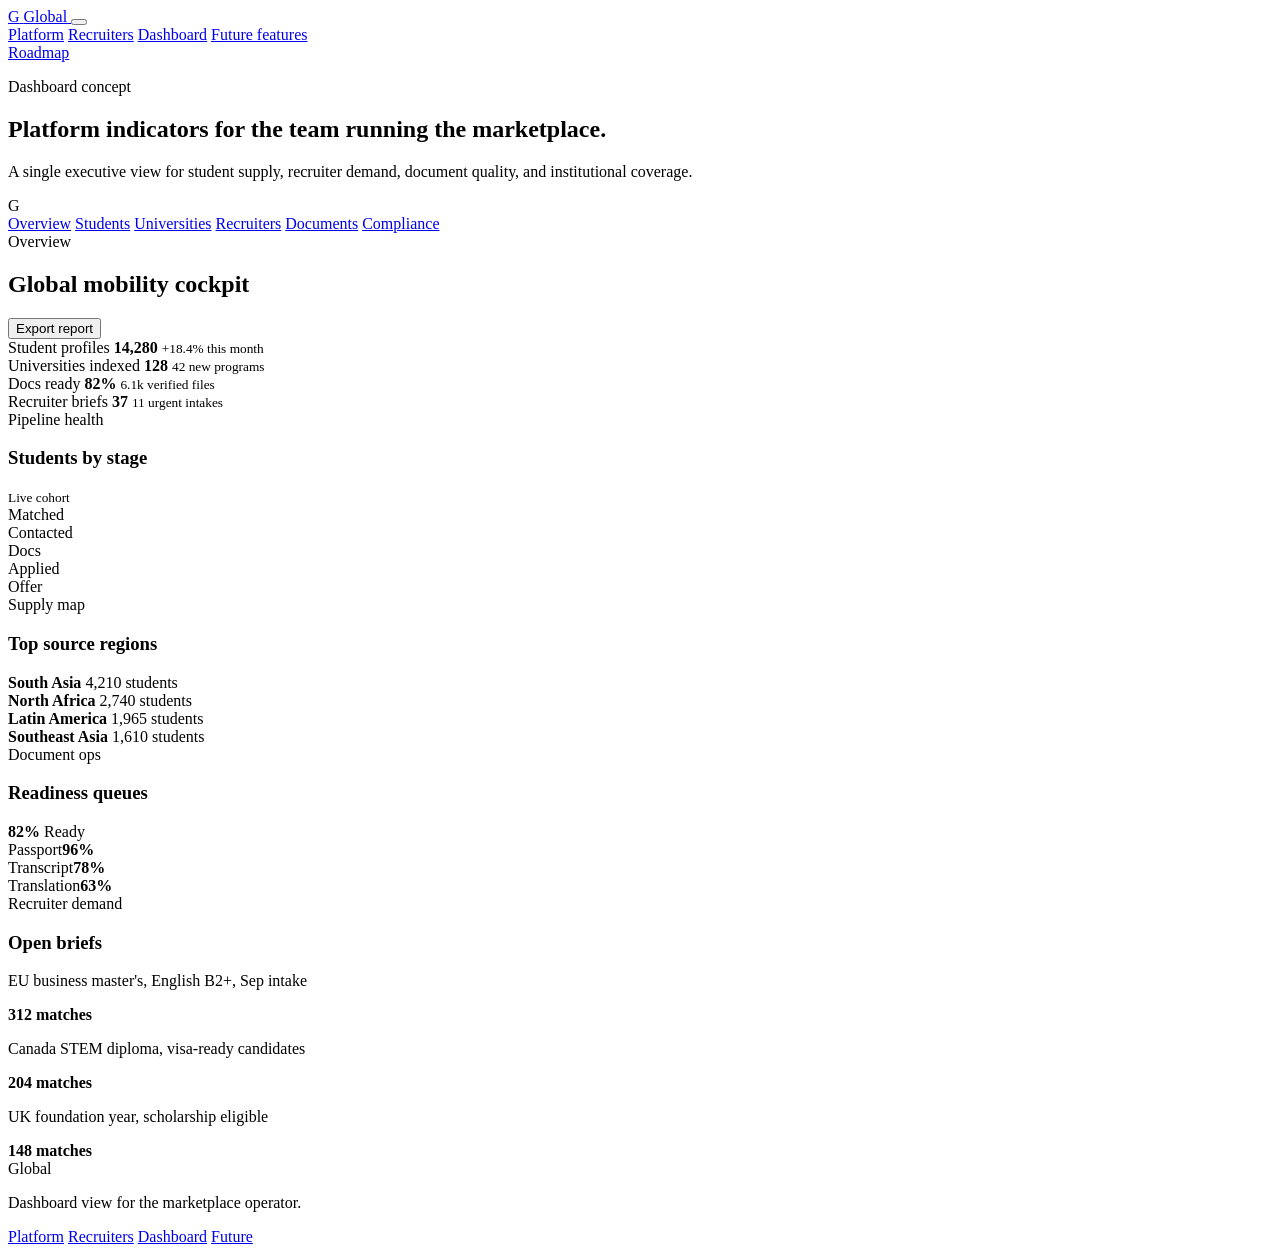
==== dashboard.html @ 38d0070d "Add files via upload" ====
<!doctype html>
<html lang="en">
  <head>
    <meta charset="UTF-8" />
    <meta name="viewport" content="width=device-width, initial-scale=1.0" />
    <meta
      name="description"
      content="A visual dashboard concept for Global platform metrics, student pipelines, document readiness, and recruiter demand."
    />
    <title>Global - Platform Dashboard</title>
    <link rel="preconnect" href="https://fonts.googleapis.com" />
    <link rel="preconnect" href="https://fonts.gstatic.com" crossorigin />
    <link
      href="https://fonts.googleapis.com/css2?family=Fraunces:opsz,wght@9..144,500;9..144,650;9..144,750&family=Manrope:wght@400;500;600;700;800&display=swap"
      rel="stylesheet"
    />
    <link rel="stylesheet" href="assets/styles.css" />
  </head>
  <body class="dashboard-body">
    <div class="grain"></div>
    <header class="site-header" data-header>
      <a class="brand" href="index.html" aria-label="Global home">
        <span class="brand-mark">G</span>
        <span>Global</span>
      </a>
      <button class="nav-toggle" type="button" aria-label="Open navigation" data-nav-toggle>
        <span></span>
        <span></span>
      </button>
      <nav class="site-nav" data-nav>
        <a href="index.html">Platform</a>
        <a href="recruiters.html">Recruiters</a>
        <a href="dashboard.html" aria-current="page">Dashboard</a>
        <a href="future.html">Future features</a>
      </nav>
      <a class="header-cta" href="future.html">Roadmap</a>
    </header>

    <main>
      <section class="section-shell dashboard-intro">
        <div class="reveal">
          <p class="eyebrow">Dashboard concept</p>
          <h1>Platform indicators for the team running the marketplace.</h1>
        </div>
        <p class="dashboard-note reveal">
          A single executive view for student supply, recruiter demand, document quality, and institutional coverage.
        </p>
      </section>

      <section class="dashboard-shell section-shell reveal" aria-label="Global dashboard mockup">
        <aside class="dashboard-sidebar">
          <div class="dash-logo">G</div>
          <nav>
            <a class="active" href="#">Overview</a>
            <a href="#">Students</a>
            <a href="#">Universities</a>
            <a href="#">Recruiters</a>
            <a href="#">Documents</a>
            <a href="#">Compliance</a>
          </nav>
        </aside>

        <div class="dashboard-main">
          <div class="dashboard-topbar">
            <div>
              <span>Overview</span>
              <h2>Global mobility cockpit</h2>
            </div>
            <button type="button">Export report</button>
          </div>

          <div class="kpi-grid">
            <article class="kpi-card paper-yellow">
              <span>Student profiles</span>
              <strong>14,280</strong>
              <small>+18.4% this month</small>
            </article>
            <article class="kpi-card paper-green">
              <span>Universities indexed</span>
              <strong>128</strong>
              <small>42 new programs</small>
            </article>
            <article class="kpi-card paper-peach">
              <span>Docs ready</span>
              <strong>82%</strong>
              <small>6.1k verified files</small>
            </article>
            <article class="kpi-card paper-blue">
              <span>Recruiter briefs</span>
              <strong>37</strong>
              <small>11 urgent intakes</small>
            </article>
          </div>

          <div class="dashboard-grid">
            <article class="dash-panel chart-panel">
              <div class="panel-title">
                <div>
                  <span>Pipeline health</span>
                  <h3>Students by stage</h3>
                </div>
                <small>Live cohort</small>
              </div>
              <div class="bar-chart" aria-label="Students by stage bar chart">
                <div style="--height: 84%"><span>Matched</span></div>
                <div style="--height: 68%"><span>Contacted</span></div>
                <div style="--height: 52%"><span>Docs</span></div>
                <div style="--height: 43%"><span>Applied</span></div>
                <div style="--height: 31%"><span>Offer</span></div>
              </div>
            </article>

            <article class="dash-panel map-panel">
              <div class="panel-title">
                <div>
                  <span>Supply map</span>
                  <h3>Top source regions</h3>
                </div>
              </div>
              <div class="region-list">
                <div>
                  <strong>South Asia</strong>
                  <span>4,210 students</span>
                </div>
                <div>
                  <strong>North Africa</strong>
                  <span>2,740 students</span>
                </div>
                <div>
                  <strong>Latin America</strong>
                  <span>1,965 students</span>
                </div>
                <div>
                  <strong>Southeast Asia</strong>
                  <span>1,610 students</span>
                </div>
              </div>
            </article>

            <article class="dash-panel document-panel">
              <div class="panel-title">
                <div>
                  <span>Document ops</span>
                  <h3>Readiness queues</h3>
                </div>
              </div>
              <div class="doc-rings">
                <div class="ring" style="--value: 82">
                  <strong>82%</strong>
                  <span>Ready</span>
                </div>
                <div class="doc-queue">
                  <div><span>Passport</span><strong>96%</strong></div>
                  <div><span>Transcript</span><strong>78%</strong></div>
                  <div><span>Translation</span><strong>63%</strong></div>
                </div>
              </div>
            </article>

            <article class="dash-panel demand-panel">
              <div class="panel-title">
                <div>
                  <span>Recruiter demand</span>
                  <h3>Open briefs</h3>
                </div>
              </div>
              <div class="brief-list">
                <div>
                  <span class="status-dot hot"></span>
                  <p>EU business master's, English B2+, Sep intake</p>
                  <strong>312 matches</strong>
                </div>
                <div>
                  <span class="status-dot"></span>
                  <p>Canada STEM diploma, visa-ready candidates</p>
                  <strong>204 matches</strong>
                </div>
                <div>
                  <span class="status-dot calm"></span>
                  <p>UK foundation year, scholarship eligible</p>
                  <strong>148 matches</strong>
                </div>
              </div>
            </article>
          </div>
        </div>
      </section>
    </main>

    <footer class="site-footer">
      <span>Global</span>
      <p>Dashboard view for the marketplace operator.</p>
      <nav>
        <a href="index.html">Platform</a>
        <a href="recruiters.html">Recruiters</a>
        <a href="dashboard.html">Dashboard</a>
        <a href="future.html">Future</a>
      </nav>
    </footer>
    <script src="assets/script.js"></script>
  </body>
</html>
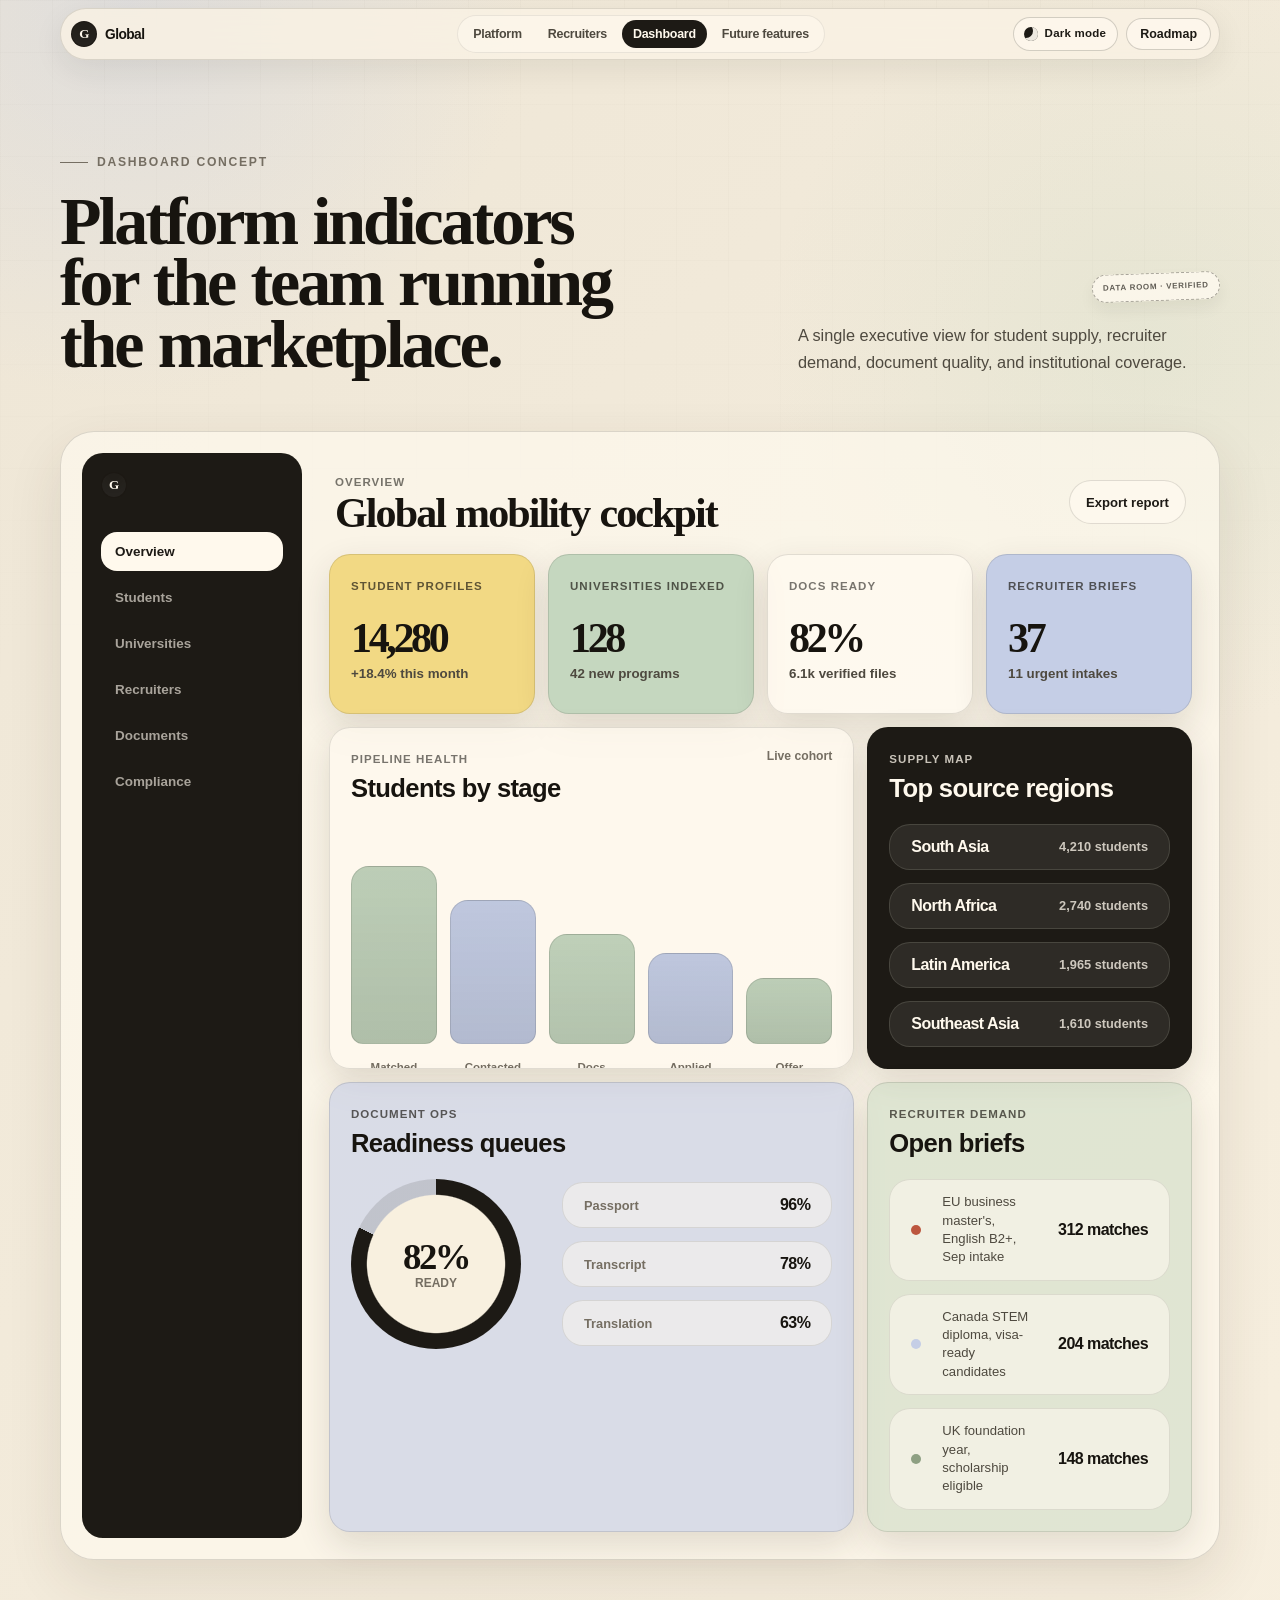
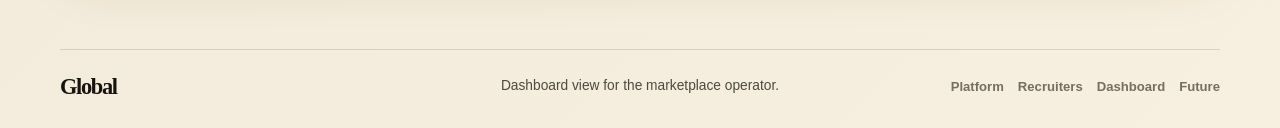
==== commit 438aff5e: "Refine Global Pastel design system" ====
--- a/dashboard.html
+++ b/dashboard.html
@@ -14,10 +14,20 @@
       href="https://fonts.googleapis.com/css2?family=Fraunces:opsz,wght@9..144,500;9..144,650;9..144,750&family=Manrope:wght@400;500;600;700;800&display=swap"
       rel="stylesheet"
     />
-    <link rel="stylesheet" href="assets/styles.css" />
+    <script>
+      (() => {
+        try {
+          const storedTheme = localStorage.getItem("global-theme");
+          const prefersDark = window.matchMedia("(prefers-color-scheme: dark)").matches;
+          document.documentElement.dataset.theme = storedTheme || (prefersDark ? "dark" : "light");
+        } catch {
+          document.documentElement.dataset.theme = "light";
+        }
+      })();
+    </script>
+    <link rel="stylesheet" href="assets/styles.css?v=readability-1" />
   </head>
   <body class="dashboard-body">
-    <div class="grain"></div>
     <header class="site-header" data-header>
       <a class="brand" href="index.html" aria-label="Global home">
         <span class="brand-mark">G</span>
@@ -33,18 +43,27 @@
         <a href="dashboard.html" aria-current="page">Dashboard</a>
         <a href="future.html">Future features</a>
       </nav>
-      <a class="header-cta" href="future.html">Roadmap</a>
+      <div class="header-actions">
+        <button class="theme-toggle" type="button" data-theme-toggle aria-label="Switch to dark theme">
+          <span class="theme-toggle-icon" aria-hidden="true"></span>
+          <span class="theme-toggle-label" data-theme-label>Dark mode</span>
+        </button>
+        <a class="header-cta" href="future.html">Roadmap</a>
+      </div>
     </header>
 
     <main>
       <section class="section-shell dashboard-intro">
-        <div class="reveal">
+        <div class="dashboard-title reveal">
           <p class="eyebrow">Dashboard concept</p>
           <h1>Platform indicators for the team running the marketplace.</h1>
         </div>
-        <p class="dashboard-note reveal">
-          A single executive view for student supply, recruiter demand, document quality, and institutional coverage.
-        </p>
+        <div class="dashboard-side reveal">
+          <div class="signature-stamp intro-stamp">Data room · verified</div>
+          <p class="dashboard-note">
+            A single executive view for student supply, recruiter demand, document quality, and institutional coverage.
+          </p>
+        </div>
       </section>
 
       <section class="dashboard-shell section-shell reveal" aria-label="Global dashboard mockup">
@@ -188,7 +207,7 @@
     </main>
 
     <footer class="site-footer">
-      <span>Global</span>
+      <a class="footer-brand" href="index.html">Global</a>
       <p>Dashboard view for the marketplace operator.</p>
       <nav>
         <a href="index.html">Platform</a>
@@ -197,6 +216,6 @@
         <a href="future.html">Future</a>
       </nav>
     </footer>
-    <script src="assets/script.js"></script>
+    <script src="assets/script.js?v=dashboard-nav-1"></script>
   </body>
 </html>
--- a/assets/styles.css
+++ b/assets/styles.css
@@ -0,0 +1,2585 @@
+:root {
+  --ink: #17140f;
+  --ink-soft: #4e493f;
+  --muted: #756e62;
+  --paper: #f1eadc;
+  --paper-warm: #e7ddca;
+  --paper-deep: #d7c7ad;
+  --charcoal: #1d1a15;
+  --cream: #fff9ed;
+  --line: rgba(29, 26, 21, 0.13);
+  --line-strong: rgba(29, 26, 21, 0.22);
+  --green: #c5d7bf;
+  --blue: #c5cee6;
+  --peach: #efbba7;
+  --yellow: #f2d984;
+  --sage: #8ea083;
+  --shadow-soft: 0 21px 55px rgba(62, 49, 29, 0.11);
+  --shadow-card: 0 13px 34px rgba(59, 45, 25, 0.14);
+  --radius-xl: 34px;
+  --radius-lg: 21px;
+  --radius-md: 16px;
+  --shell: min(1160px, calc(100% - 40px));
+}
+
+* {
+  box-sizing: border-box;
+}
+
+html {
+  scroll-behavior: smooth;
+}
+
+body {
+  min-height: 100vh;
+  margin: 0;
+  color: var(--ink);
+  font-family: "Manrope", "Avenir Next", "Segoe UI", sans-serif;
+  background:
+    radial-gradient(circle at 10% 10%, rgba(197, 215, 191, 0.28), transparent 28rem),
+    radial-gradient(circle at 92% 4%, rgba(197, 206, 230, 0.38), transparent 26rem),
+    linear-gradient(135deg, #eee6d6 0%, #f8f0df 48%, #e0d0b8 100%);
+  overflow-x: hidden;
+}
+
+body::before {
+  position: fixed;
+  inset: 0;
+  z-index: -3;
+  content: "";
+  background:
+    linear-gradient(90deg, rgba(23, 20, 15, 0.025) 1px, transparent 1px),
+    linear-gradient(rgba(23, 20, 15, 0.025) 1px, transparent 1px);
+  background-size: 52px 52px;
+  mask-image: linear-gradient(to bottom, rgba(0, 0, 0, 0.65), transparent 86%);
+}
+
+a {
+  color: inherit;
+  text-decoration: none;
+}
+
+button,
+input {
+  font: inherit;
+}
+
+::selection {
+  color: var(--cream);
+  background: var(--charcoal);
+}
+
+.section-shell {
+  width: var(--shell);
+  margin-inline: auto;
+}
+
+.site-header {
+  position: sticky;
+  top: 8px;
+  z-index: 20;
+  display: grid;
+  grid-template-columns: 1fr auto 1fr;
+  align-items: center;
+  gap: 14px;
+  width: var(--shell);
+  min-height: 50px;
+  margin: 8px auto 0;
+  padding: 6px 8px 6px 10px;
+  border: 1px solid rgba(23, 20, 15, 0.12);
+  border-radius: 999px;
+  background: rgba(250, 243, 229, 0.78);
+  box-shadow: 0 10px 30px rgba(42, 34, 21, 0.08);
+  backdrop-filter: blur(18px);
+  transition: transform 240ms ease, background 240ms ease, box-shadow 240ms ease;
+}
+
+.site-header.is-scrolled {
+  background: rgba(250, 243, 229, 0.9);
+  box-shadow: 0 18px 42px rgba(42, 34, 21, 0.11);
+}
+
+.brand {
+  display: inline-flex;
+  align-items: center;
+  gap: 8px;
+  width: fit-content;
+  font-size: 0.86rem;
+  font-weight: 800;
+  letter-spacing: -0.04em;
+}
+
+.brand-mark,
+.dash-logo {
+  display: grid;
+  width: 26px;
+  height: 26px;
+  place-items: center;
+  border: 1px solid rgba(23, 20, 15, 0.18);
+  border-radius: 50%;
+  color: var(--cream);
+  font-family: "Fraunces", Georgia, serif;
+  font-size: 0.82rem;
+  font-weight: 750;
+  background: var(--charcoal);
+  box-shadow: inset 0 -10px 18px rgba(255, 255, 255, 0.05);
+}
+
+.site-nav {
+  display: inline-flex;
+  justify-content: center;
+  align-items: center;
+  gap: 4px;
+  padding: 4px;
+  border: 1px solid rgba(23, 20, 15, 0.08);
+  border-radius: 999px;
+  background: rgba(255, 250, 240, 0.5);
+}
+
+.site-nav a {
+  padding: 7px 11px;
+  border-radius: 999px;
+  color: var(--ink-soft);
+  font-size: 0.78rem;
+  font-weight: 800;
+  letter-spacing: -0.02em;
+  transition: background 180ms ease, color 180ms ease;
+}
+
+.site-nav a:hover,
+.site-nav a[aria-current="page"] {
+  color: var(--cream);
+  background: var(--charcoal);
+}
+
+.header-cta {
+  justify-self: end;
+  padding: 8px 13px;
+  border: 1px solid rgba(23, 20, 15, 0.18);
+  border-radius: 999px;
+  color: var(--charcoal);
+  font-size: 0.78rem;
+  font-weight: 800;
+  background: rgba(255, 250, 240, 0.58);
+  transition: transform 180ms ease, background 180ms ease;
+}
+
+.header-cta:hover {
+  transform: translateY(-1px);
+  background: var(--cream);
+}
+
+.header-actions {
+  justify-self: end;
+  display: inline-flex;
+  align-items: center;
+  gap: 8px;
+}
+
+.theme-toggle {
+  display: inline-flex;
+  align-items: center;
+  justify-content: center;
+  gap: 7px;
+  min-width: 104px;
+  height: 34px;
+  padding: 0 11px 0 10px;
+  border: 1px solid rgba(23, 20, 15, 0.18);
+  border-radius: 999px;
+  color: var(--charcoal);
+  font-size: 0.72rem;
+  font-weight: 800;
+  letter-spacing: 0.02em;
+  line-height: 1;
+  background: rgba(255, 250, 240, 0.58);
+  cursor: pointer;
+  transition: transform 180ms ease, background 180ms ease, border-color 180ms ease;
+}
+
+.theme-toggle:hover {
+  transform: translateY(-1px);
+  background: var(--cream);
+}
+
+.theme-toggle-icon {
+  width: 14px;
+  height: 14px;
+  flex: 0 0 auto;
+  border-radius: 50%;
+  background: var(--charcoal);
+  box-shadow: inset -5px -3px 0 rgba(255, 250, 240, 0.92);
+  transition: background 180ms ease, box-shadow 180ms ease, transform 180ms ease;
+}
+
+.theme-toggle-label {
+  display: block;
+  transform: translateY(-0.5px);
+}
+
+.theme-toggle.is-dark .theme-toggle-icon {
+  background: var(--charcoal);
+  box-shadow: 0 0 0 3px rgba(21, 18, 15, 0.1);
+  transform: scale(0.72);
+}
+
+.nav-toggle {
+  display: none;
+}
+
+.hero {
+  display: grid;
+  grid-template-columns: minmax(0, 1.618fr) minmax(360px, 1fr);
+  align-items: center;
+  gap: 55px;
+  min-height: clamp(520px, 78vh, 650px);
+  padding: 34px 0 21px;
+}
+
+.hero-copy {
+  max-width: 650px;
+}
+
+.eyebrow {
+  display: inline-flex;
+  align-items: center;
+  gap: 9px;
+  margin: 0 0 18px;
+  color: var(--muted);
+  font-size: 0.76rem;
+  font-weight: 800;
+  letter-spacing: 0.14em;
+  text-transform: uppercase;
+}
+
+.eyebrow::before {
+  width: 28px;
+  height: 1px;
+  content: "";
+  background: currentColor;
+}
+
+h1,
+h2,
+h3,
+p {
+  margin-top: 0;
+}
+
+h1,
+h2 {
+  font-family: "Fraunces", Georgia, serif;
+  letter-spacing: -0.045em;
+  text-wrap: balance;
+  word-spacing: 0.035em;
+}
+
+h1 {
+  margin-bottom: 21px;
+  font-size: clamp(3rem, 6vw, 4.25rem);
+  font-weight: 650;
+  line-height: 0.91;
+}
+
+h2 {
+  margin-bottom: 21px;
+  font-size: clamp(2.1rem, 4vw, 2.625rem);
+  font-weight: 650;
+  line-height: 0.92;
+}
+
+h3 {
+  margin-bottom: 12px;
+  font-size: clamp(1.25rem, 2vw, 1.625rem);
+  font-weight: 800;
+  line-height: 1.18;
+  letter-spacing: -0.025em;
+}
+
+p {
+  color: var(--ink-soft);
+  line-height: 1.65;
+}
+
+.hero-text {
+  max-width: 590px;
+  margin-bottom: 34px;
+  font-size: clamp(1.06rem, 1.6vw, 1.3125rem);
+}
+
+.hero-actions,
+.panel-actions {
+  display: flex;
+  flex-wrap: wrap;
+  gap: 13px;
+}
+
+.button {
+  display: inline-flex;
+  justify-content: center;
+  align-items: center;
+  min-height: 52px;
+  padding: 0 20px;
+  border: 1px solid rgba(23, 20, 15, 0.16);
+  border-radius: 999px;
+  font-size: 0.92rem;
+  font-weight: 800;
+  letter-spacing: -0.02em;
+  transition: transform 180ms ease, box-shadow 180ms ease, background 180ms ease;
+}
+
+.button:hover {
+  transform: translateY(-2px);
+  box-shadow: 0 14px 34px rgba(45, 35, 21, 0.13);
+}
+
+.button-dark {
+  color: var(--cream);
+  background: var(--charcoal);
+}
+
+.button-light {
+  color: var(--charcoal);
+  background: rgba(255, 250, 240, 0.62);
+}
+
+.collage,
+.offer-board {
+  position: relative;
+  min-height: 515px;
+  border-radius: var(--radius-xl);
+}
+
+.collage::before,
+.offer-board::before {
+  position: absolute;
+  inset: 34px 0 20px;
+  z-index: -2;
+  content: "";
+  border: 1px solid rgba(23, 20, 15, 0.08);
+  border-radius: var(--radius-xl);
+  background:
+    linear-gradient(135deg, rgba(255, 250, 240, 0.42), rgba(218, 204, 181, 0.28)),
+    repeating-linear-gradient(35deg, rgba(23, 20, 15, 0.035) 0 1px, transparent 1px 9px);
+  box-shadow: var(--shadow-soft);
+}
+
+.hero-collage::before,
+.offer-board::before {
+  content: none;
+}
+
+.texture-card,
+.paper-note,
+.offer-card,
+.candidate-card,
+.doc-sticker,
+.future-feature,
+.roadmap-card,
+.dash-panel,
+.kpi-card,
+.feature-card,
+.pain-card,
+.process-card,
+.stat-card,
+.product-panel,
+.pilot-panel,
+.cta-band {
+  position: relative;
+  overflow: hidden;
+  border: 1px solid rgba(23, 20, 15, 0.12);
+  box-shadow: var(--shadow-card);
+}
+
+.texture-card::after,
+.paper-note::after,
+.offer-card::after,
+.candidate-card::after,
+.doc-sticker::after,
+.future-feature::after,
+.roadmap-card::after,
+.dash-panel::after,
+.kpi-card::after,
+.feature-card::after,
+.pain-card::after,
+.process-card::after,
+.stat-card::after,
+.product-panel::after,
+.pilot-panel::after,
+.cta-band::after {
+  content: none;
+}
+
+.texture-card-large {
+  position: absolute;
+  top: 30px;
+  left: 38px;
+  width: min(78%, 510px);
+  min-height: 430px;
+  padding: 24px;
+  border-radius: var(--radius-xl);
+  background: #efe2ca;
+  transform: rotate(-1.25deg);
+}
+
+.texture-card-large::before {
+  content: none;
+}
+
+.mini-window {
+  height: 100%;
+  min-height: 392px;
+  padding: 21px;
+  border: 1px solid rgba(23, 20, 15, 0.13);
+  border-radius: var(--radius-lg);
+  background: rgba(255, 251, 241, 0.92);
+}
+
+.mini-window-bar {
+  display: flex;
+  gap: 6px;
+  margin-bottom: 18px;
+}
+
+.mini-window-bar span {
+  width: 10px;
+  height: 10px;
+  border-radius: 50%;
+  background: var(--paper-deep);
+}
+
+.mini-grid {
+  display: grid;
+  grid-template-columns: 1fr;
+  gap: 13px;
+}
+
+.mini-panel {
+  min-height: 94px;
+  padding: 16px;
+  border: 1px solid rgba(23, 20, 15, 0.1);
+  border-radius: var(--radius-md);
+  background: #f6efe2;
+}
+
+.mini-panel.wide {
+  grid-row: auto;
+  min-height: 180px;
+  background:
+    radial-gradient(circle at 50% 52%, rgba(142, 160, 131, 0.22), transparent 42%),
+    #f6efe2;
+}
+
+.mini-panel p,
+.mini-panel span {
+  margin: 0;
+  color: var(--muted);
+  font-size: 0.78rem;
+  font-weight: 800;
+}
+
+.mini-panel strong {
+  display: block;
+  margin: 21px 0 8px;
+  font-family: "Fraunces", Georgia, serif;
+  font-size: clamp(2.25rem, 4vw, 3rem);
+  letter-spacing: -0.045em;
+  line-height: 0.95;
+}
+
+.hero-collage .mini-panel:not(.wide),
+.hero-collage .list-panel {
+  display: none;
+}
+
+.list-panel {
+  display: grid;
+  align-content: center;
+  gap: 10px;
+}
+
+.list-panel div {
+  height: 12px;
+  border-radius: 999px;
+  background: rgba(23, 20, 15, 0.12);
+}
+
+.list-panel div:nth-child(2) {
+  width: 74%;
+}
+
+.list-panel div:nth-child(3) {
+  width: 52%;
+}
+
+.paper-note {
+  position: absolute;
+  display: grid;
+  gap: 6px;
+  width: 190px;
+  padding: 21px;
+  border-radius: var(--radius-lg);
+  transform-origin: center;
+}
+
+.paper-note span,
+.offer-card .tag,
+.future-feature .feature-label,
+.roadmap-card span,
+.dashboard-topbar span,
+.panel-title span,
+.kpi-card span,
+.timeline span {
+  color: rgba(23, 20, 15, 0.58);
+  font-size: 0.72rem;
+  font-weight: 800;
+  letter-spacing: 0.09em;
+  text-transform: uppercase;
+}
+
+.paper-note strong {
+  font-size: 1.08rem;
+  line-height: 1.15;
+  letter-spacing: -0.04em;
+}
+
+.paper-note-green {
+  top: 14px;
+  right: 0;
+  background: var(--green);
+  transform: rotate(3deg);
+}
+
+.paper-note-blue {
+  bottom: 122px;
+  left: 132px;
+  background: var(--blue);
+  transform: rotate(2deg);
+}
+
+.signature-stamp {
+  position: relative;
+  z-index: 3;
+  display: inline-flex;
+  align-items: center;
+  width: max-content;
+  max-width: min(240px, 72%);
+  min-height: 42px;
+  padding: 0 16px;
+  border: 1px dashed rgba(23, 20, 15, 0.36);
+  border-radius: 999px;
+  color: rgba(23, 20, 15, 0.68);
+  font-size: 0.68rem;
+  font-weight: 800;
+  letter-spacing: 0.12em;
+  line-height: 1.1;
+  text-transform: uppercase;
+  background: rgba(255, 250, 240, 0.78);
+  box-shadow: 0 10px 22px rgba(42, 34, 21, 0.08);
+  transform: rotate(-2deg);
+}
+
+.signature-stamp-dark {
+  border-color: rgba(255, 249, 237, 0.44);
+  color: rgba(255, 249, 237, 0.8);
+  background: rgba(255, 249, 237, 0.08);
+}
+
+.hero-stamp {
+  position: absolute;
+  bottom: 54px;
+  left: 82px;
+  max-width: 210px;
+}
+
+.intro-stamp {
+  margin-top: 13px;
+}
+
+.roadmap-stamp {
+  margin-top: 21px;
+}
+
+.trust-strip {
+  display: flex;
+  justify-content: space-between;
+  align-items: center;
+  gap: 34px;
+  margin-top: 10px;
+  padding: 34px 0;
+  border-top: 1px solid var(--line);
+  border-bottom: 1px solid var(--line);
+}
+
+.trust-strip p {
+  max-width: 330px;
+  margin: 0;
+  color: var(--ink);
+  font-weight: 800;
+  letter-spacing: -0.035em;
+}
+
+.trust-items {
+  display: flex;
+  flex-wrap: wrap;
+  justify-content: flex-end;
+  gap: 13px;
+}
+
+.trust-items span {
+  padding: 10px 13px;
+  border: 1px solid var(--line);
+  border-radius: 999px;
+  color: var(--muted);
+  font-size: 0.78rem;
+  font-weight: 800;
+  background: rgba(255, 250, 240, 0.36);
+}
+
+.split-section {
+  display: grid;
+  grid-template-columns: 1fr 1.618fr;
+  gap: 55px;
+  padding: 89px 0;
+}
+
+.section-heading {
+  max-width: 680px;
+}
+
+.feature-stack {
+  display: grid;
+  gap: 13px;
+}
+
+.feature-card,
+.pain-card,
+.process-card {
+  padding: 21px;
+  border-radius: var(--radius-lg);
+  background: rgba(255, 250, 240, 0.56);
+}
+
+.feature-card:nth-child(2),
+.pain-card:nth-child(2),
+.process-card:nth-child(2) {
+  background: rgba(197, 215, 191, 0.62);
+}
+
+.feature-card:nth-child(3),
+.pain-card:nth-child(3),
+.process-card:nth-child(3) {
+  background: rgba(197, 206, 230, 0.62);
+}
+
+.feature-card:nth-child(2) .feature-index,
+.feature-card:nth-child(3) .feature-index,
+.process-card:nth-child(2) span,
+.process-card:nth-child(3) span,
+.cta-band .eyebrow {
+  color: rgba(23, 20, 15, 0.68);
+}
+
+.feature-index,
+.process-card span,
+.offer-list span {
+  display: inline-flex;
+  margin-bottom: 21px;
+  color: var(--muted);
+  font-size: 0.76rem;
+  font-weight: 800;
+  letter-spacing: 0.12em;
+}
+
+.feature-card p,
+.pain-card p,
+.process-card p,
+.module-grid p,
+.stat-card span,
+.offer-list p,
+.future-feature p,
+.timeline p {
+  margin-bottom: 0;
+  font-size: 0.95rem;
+}
+
+.proof-section {
+  display: grid;
+  grid-template-columns: 1fr 1.618fr;
+  gap: 55px;
+  align-items: start;
+  padding: 89px 0;
+}
+
+.proof-copy {
+  max-width: 620px;
+}
+
+.proof-grid {
+  display: grid;
+  grid-template-columns: repeat(2, 1fr);
+  gap: 13px;
+}
+
+.stat-card {
+  min-height: 190px;
+  padding: 21px;
+  border-radius: var(--radius-lg);
+  background: rgba(255, 250, 240, 0.58);
+}
+
+.stat-card:nth-child(2) {
+  background: var(--green);
+}
+
+.stat-card:nth-child(3) {
+  background: var(--blue);
+}
+
+.stat-card:nth-child(4) {
+  background: rgba(255, 250, 240, 0.72);
+}
+
+.stat-card strong {
+  display: block;
+  margin-bottom: 34px;
+  font-family: "Fraunces", Georgia, serif;
+  font-size: clamp(2.625rem, 4vw, 4.25rem);
+  line-height: 0.9;
+  letter-spacing: -0.08em;
+}
+
+.stat-card span {
+  display: block;
+  color: var(--ink-soft);
+  font-weight: 700;
+  line-height: 1.45;
+}
+
+.product-panel {
+  margin-bottom: 89px;
+  padding: 34px;
+  border-radius: var(--radius-xl);
+  background: var(--charcoal);
+  color: var(--cream);
+}
+
+.product-panel .eyebrow,
+.product-panel p {
+  color: rgba(255, 249, 237, 0.68);
+}
+
+.panel-header {
+  display: flex;
+  justify-content: space-between;
+  align-items: end;
+  gap: 34px;
+  margin-bottom: 34px;
+}
+
+.panel-header h2 {
+  max-width: 720px;
+  margin-bottom: 0;
+}
+
+.module-grid {
+  display: grid;
+  grid-template-columns: repeat(4, 1fr);
+  gap: 13px;
+}
+
+.module-grid article {
+  min-height: 240px;
+  padding: 21px;
+  border: 1px solid rgba(255, 249, 237, 0.13);
+  border-radius: var(--radius-lg);
+  background:
+    linear-gradient(145deg, rgba(255, 249, 237, 0.08), rgba(255, 249, 237, 0.03)),
+    repeating-linear-gradient(35deg, rgba(255, 255, 255, 0.03) 0 1px, transparent 1px 11px);
+}
+
+.module-grid span {
+  display: inline-flex;
+  margin-bottom: 55px;
+  color: rgba(255, 249, 237, 0.52);
+  font-size: 0.74rem;
+  font-weight: 800;
+  letter-spacing: 0.12em;
+}
+
+.module-grid h3 {
+  color: var(--cream);
+}
+
+.cta-band {
+  display: flex;
+  justify-content: space-between;
+  align-items: center;
+  gap: 34px;
+  margin-bottom: 89px;
+  padding: 34px;
+  border-radius: var(--radius-xl);
+  background: rgba(242, 217, 132, 0.78);
+}
+
+.cta-band h2 {
+  max-width: 700px;
+  margin-bottom: 0;
+  font-size: clamp(2.1rem, 4vw, 2.625rem);
+}
+
+.site-footer {
+  display: grid;
+  grid-template-columns: 1fr 1.3fr 1fr;
+  align-items: center;
+  gap: 24px;
+  width: var(--shell);
+  margin: 0 auto 28px;
+  padding: 24px 0 0;
+  border-top: 1px solid var(--line);
+}
+
+.site-footer .footer-brand {
+  font-family: "Fraunces", Georgia, serif;
+  color: var(--ink);
+  font-size: 1.4rem;
+  font-weight: 750;
+  letter-spacing: -0.06em;
+}
+
+.site-footer p {
+  margin: 0;
+  text-align: center;
+  font-size: 0.86rem;
+}
+
+.site-footer nav {
+  display: flex;
+  justify-content: flex-end;
+  gap: 14px;
+}
+
+.site-footer a {
+  color: var(--muted);
+  font-size: 0.82rem;
+  font-weight: 800;
+}
+
+.reveal {
+  opacity: 1;
+  transform: translateY(22px);
+  transition: opacity 700ms ease, transform 700ms ease;
+}
+
+.reveal.is-visible {
+  opacity: 1;
+  transform: translateY(0);
+}
+
+.reveal:nth-child(2) {
+  transition-delay: 90ms;
+}
+
+.reveal:nth-child(3) {
+  transition-delay: 160ms;
+}
+
+/* Recruiter landing */
+
+.recruiter-hero {
+  grid-template-columns: minmax(0, 1.618fr) minmax(360px, 1fr);
+}
+
+.offer-board {
+  min-height: 540px;
+}
+
+.offer-card {
+  position: absolute;
+  top: 22px;
+  right: 0;
+  width: min(92%, 500px);
+  min-height: 500px;
+  padding: 34px;
+  border-radius: var(--radius-xl);
+  background: rgba(255, 250, 240, 0.92);
+  display: grid;
+  align-content: start;
+  transform: rotate(-1.25deg);
+}
+
+.offer-card h2 {
+  max-width: 380px;
+  margin: 21px 0 0;
+  font-size: clamp(1.8rem, 2.8vw, 2.2rem);
+  line-height: 0.98;
+}
+
+.candidate-stack {
+  display: grid;
+  gap: 10px;
+  margin-top: 72px;
+}
+
+.candidate-card {
+  position: relative;
+  display: flex;
+  align-items: center;
+  gap: 13px;
+  width: min(100%, 340px);
+  padding: 13px;
+  border-radius: var(--radius-lg);
+  background: var(--green);
+}
+
+.candidate-card strong,
+.candidate-card span {
+  display: block;
+}
+
+.candidate-card > div:last-child {
+  min-width: 0;
+}
+
+.candidate-card strong {
+  margin-bottom: 4px;
+  letter-spacing: -0.035em;
+}
+
+.candidate-card span {
+  color: var(--ink-soft);
+  font-size: 0.8rem;
+  font-weight: 700;
+  line-height: 1.35;
+}
+
+.avatar-pill {
+  display: grid;
+  flex: 0 0 auto;
+  width: 48px;
+  height: 48px;
+  place-items: center;
+  border-radius: 16px;
+  color: var(--cream);
+  font-size: 0.85rem;
+  font-weight: 800;
+  background: var(--charcoal);
+}
+
+.tilted-a {
+  justify-self: end;
+  transform: rotate(1deg);
+}
+
+.tilted-b {
+  justify-self: start;
+  background: var(--blue);
+  transform: rotate(-0.8deg);
+}
+
+.doc-sticker {
+  position: relative;
+  justify-self: start;
+  max-width: 100%;
+  margin-top: 7px;
+  background: rgba(255, 250, 240, 0.82);
+  transform: rotate(-1deg);
+}
+
+.pain-section,
+.process-section,
+.timeline-section {
+  padding: 89px 0;
+}
+
+.pain-grid,
+.process-grid {
+  display: grid;
+  grid-template-columns: repeat(3, 1fr);
+  gap: 13px;
+  margin-top: 34px;
+}
+
+.process-grid {
+  grid-template-columns: repeat(4, 1fr);
+}
+
+.pain-card,
+.process-card {
+  min-height: 250px;
+}
+
+.offer-section {
+  display: grid;
+  grid-template-columns: 1fr 1.618fr;
+  gap: 55px;
+  align-items: start;
+  padding: 34px;
+  border: 1px solid var(--line);
+  border-radius: var(--radius-xl);
+  background: rgba(255, 250, 240, 0.48);
+  box-shadow: var(--shadow-soft);
+}
+
+.offer-list {
+  display: grid;
+  gap: 13px;
+}
+
+.offer-list div {
+  padding: 21px;
+  border: 1px solid var(--line);
+  border-radius: var(--radius-lg);
+  background: rgba(255, 250, 240, 0.62);
+}
+
+.offer-list strong {
+  display: block;
+  margin-bottom: 8px;
+  font-size: 1.05rem;
+  letter-spacing: -0.04em;
+}
+
+.pilot-panel {
+  display: grid;
+  grid-template-columns: 1.618fr 1fr;
+  gap: 55px;
+  margin: 21px auto 89px;
+  padding: 34px;
+  border-radius: var(--radius-xl);
+  background: var(--charcoal);
+  color: var(--cream);
+}
+
+.pilot-panel p,
+.pilot-panel .eyebrow {
+  color: rgba(255, 249, 237, 0.7);
+}
+
+.pilot-form {
+  display: grid;
+  gap: 13px;
+  align-self: center;
+}
+
+.pilot-form label {
+  display: grid;
+  gap: 8px;
+  color: rgba(255, 249, 237, 0.72);
+  font-size: 0.8rem;
+  font-weight: 800;
+  letter-spacing: 0.08em;
+  text-transform: uppercase;
+}
+
+.pilot-form input {
+  width: 100%;
+  min-height: 56px;
+  padding: 0 16px;
+  border: 1px solid rgba(255, 249, 237, 0.16);
+  border-radius: 18px;
+  color: var(--cream);
+  background: rgba(255, 249, 237, 0.08);
+  outline: none;
+}
+
+.pilot-form input::placeholder {
+  color: rgba(255, 249, 237, 0.42);
+}
+
+.pilot-form .button {
+  width: 100%;
+  margin-top: 21px;
+  border-color: rgba(255, 249, 237, 0.22);
+  color: var(--charcoal);
+  background: var(--cream);
+}
+
+/* Dashboard */
+
+.dashboard-body {
+  background:
+    radial-gradient(circle at 10% 0%, rgba(197, 206, 230, 0.36), transparent 25rem),
+    radial-gradient(circle at 90% 20%, rgba(197, 215, 191, 0.28), transparent 24rem),
+    linear-gradient(135deg, #eee6d6 0%, #f7efdf 100%);
+}
+
+.dashboard-intro {
+  display: grid;
+  grid-template-columns: 1.618fr 1fr;
+  gap: 34px 55px;
+  align-items: end;
+  padding: 89px 0 55px;
+}
+
+.dashboard-intro h1 {
+  max-width: 820px;
+  margin-bottom: 0;
+  font-size: clamp(3rem, 6vw, 4.25rem);
+}
+
+.dashboard-title {
+  align-self: end;
+}
+
+.dashboard-note {
+  max-width: 520px;
+  margin: 0;
+  font-size: 1.02rem;
+}
+
+.dashboard-side {
+  align-self: end;
+  justify-self: end;
+  display: grid;
+  justify-items: end;
+  gap: 21px;
+}
+
+.intro-stamp {
+  margin-top: 0;
+}
+
+.dashboard-shell {
+  display: grid;
+  grid-template-columns: 220px minmax(0, 1fr);
+  gap: 21px;
+  margin-bottom: 89px;
+  padding: 21px;
+  border: 1px solid rgba(23, 20, 15, 0.14);
+  border-radius: var(--radius-xl);
+  background: rgba(255, 250, 240, 0.64);
+  box-shadow: var(--shadow-soft);
+}
+
+.dashboard-sidebar {
+  display: flex;
+  flex-direction: column;
+  gap: 34px;
+  min-height: 760px;
+  padding: 18px;
+  border: 1px solid var(--line);
+  border-radius: var(--radius-lg);
+  background: var(--charcoal);
+  color: var(--cream);
+}
+
+.dashboard-sidebar nav {
+  display: grid;
+  gap: 7px;
+}
+
+.dashboard-sidebar a {
+  padding: 12px 14px;
+  border-radius: 16px;
+  color: rgba(255, 249, 237, 0.62);
+  font-size: 0.84rem;
+  font-weight: 800;
+}
+
+.dashboard-sidebar a.active,
+.dashboard-sidebar a:hover {
+  color: var(--charcoal);
+  background: var(--cream);
+}
+
+.dashboard-main {
+  min-width: 0;
+  padding: 6px;
+}
+
+.dashboard-topbar {
+  display: flex;
+  justify-content: space-between;
+  align-items: center;
+  gap: 21px;
+  padding: 13px 6px 21px;
+}
+
+.dashboard-topbar h2 {
+  margin: 4px 0 0;
+  font-size: clamp(2.1rem, 4vw, 2.625rem);
+}
+
+.dashboard-topbar button {
+  min-height: 44px;
+  padding: 0 16px;
+  border: 1px solid var(--line);
+  border-radius: 999px;
+  color: var(--charcoal);
+  font-size: 0.82rem;
+  font-weight: 800;
+  background: rgba(255, 250, 240, 0.7);
+}
+
+.kpi-grid {
+  display: grid;
+  grid-template-columns: repeat(4, 1fr);
+  gap: 13px;
+  margin-bottom: 13px;
+}
+
+.kpi-card {
+  min-height: 160px;
+  padding: 21px;
+  border-radius: var(--radius-lg);
+}
+
+.paper-yellow {
+  background: var(--yellow);
+}
+
+.paper-green {
+  background: var(--green);
+}
+
+.paper-peach {
+  background: rgba(255, 250, 240, 0.72);
+}
+
+.paper-blue {
+  background: var(--blue);
+}
+
+.kpi-card.paper-yellow span,
+.kpi-card.paper-green span,
+.kpi-card.paper-blue span {
+  color: rgba(23, 20, 15, 0.68);
+}
+
+.kpi-card strong {
+  display: block;
+  margin: 26px 0 8px;
+  font-family: "Fraunces", Georgia, serif;
+  font-size: clamp(2.1rem, 4vw, 2.625rem);
+  line-height: 0.86;
+  letter-spacing: -0.08em;
+}
+
+.kpi-card small {
+  color: var(--ink-soft);
+  font-weight: 800;
+}
+
+.dashboard-grid {
+  display: grid;
+  grid-template-columns: 1.618fr 1fr;
+  gap: 13px;
+}
+
+.dash-panel {
+  min-height: 310px;
+  padding: 21px;
+  border-radius: var(--radius-lg);
+  background: rgba(255, 250, 240, 0.7);
+}
+
+.panel-title {
+  display: flex;
+  justify-content: space-between;
+  align-items: start;
+  gap: 21px;
+  margin-bottom: 21px;
+}
+
+.panel-title h3 {
+  margin: 6px 0 0;
+  font-size: clamp(1.25rem, 2vw, 1.625rem);
+}
+
+.panel-title small {
+  color: var(--muted);
+  font-size: 0.76rem;
+  font-weight: 800;
+}
+
+.bar-chart {
+  display: grid;
+  grid-template-columns: repeat(5, 1fr);
+  align-items: end;
+  gap: 13px;
+  height: 220px;
+  padding-top: 8px;
+}
+
+.bar-chart div {
+  position: relative;
+  display: flex;
+  justify-content: center;
+  align-items: end;
+  height: var(--height);
+  min-height: 42px;
+  border: 1px solid rgba(23, 20, 15, 0.12);
+  border-radius: 18px 18px 12px 12px;
+  background:
+    linear-gradient(180deg, rgba(29, 26, 21, 0.05), rgba(29, 26, 21, 0.13)),
+    var(--green);
+}
+
+.bar-chart div:nth-child(2) {
+  background:
+    linear-gradient(180deg, rgba(29, 26, 21, 0.04), rgba(29, 26, 21, 0.11)),
+    var(--blue);
+}
+
+.bar-chart div:nth-child(3) {
+  background:
+    linear-gradient(180deg, rgba(29, 26, 21, 0.04), rgba(29, 26, 21, 0.11)),
+    var(--green);
+}
+
+.bar-chart div:nth-child(4) {
+  background:
+    linear-gradient(180deg, rgba(29, 26, 21, 0.04), rgba(29, 26, 21, 0.11)),
+    var(--blue);
+}
+
+.bar-chart span {
+  position: absolute;
+  bottom: -30px;
+  color: var(--muted);
+  font-size: 0.72rem;
+  font-weight: 800;
+}
+
+.map-panel {
+  background: var(--charcoal);
+  color: var(--cream);
+}
+
+.map-panel .panel-title span,
+.map-panel p,
+.map-panel small {
+  color: rgba(255, 249, 237, 0.76);
+}
+
+.region-list {
+  display: grid;
+  gap: 13px;
+}
+
+.region-list div,
+.doc-queue div,
+.brief-list div {
+  display: flex;
+  justify-content: space-between;
+  align-items: center;
+  gap: 21px;
+  padding: 13px 21px;
+  border: 1px solid rgba(23, 20, 15, 0.1);
+  border-radius: var(--radius-lg);
+  background: rgba(255, 250, 240, 0.48);
+}
+
+.map-panel .region-list div {
+  border-color: rgba(255, 249, 237, 0.12);
+  background: rgba(255, 249, 237, 0.08);
+}
+
+.region-list strong,
+.doc-queue strong,
+.brief-list strong {
+  letter-spacing: -0.035em;
+}
+
+.region-list span,
+.doc-queue span {
+  color: var(--muted);
+  font-size: 0.8rem;
+  font-weight: 800;
+}
+
+.map-panel .region-list span {
+  color: rgba(255, 249, 237, 0.76);
+}
+
+.document-panel {
+  background: rgba(197, 206, 230, 0.64);
+}
+
+.document-panel .panel-title span,
+.demand-panel .panel-title span {
+  color: rgba(23, 20, 15, 0.68);
+}
+
+.doc-rings {
+  display: grid;
+  grid-template-columns: 190px 1fr;
+  gap: 21px;
+  align-items: center;
+}
+
+.ring {
+  display: grid;
+  width: 170px;
+  height: 170px;
+  place-items: center;
+  align-content: center;
+  border-radius: 50%;
+  background:
+    radial-gradient(circle, #f8f0df 57%, transparent 58%),
+    conic-gradient(var(--charcoal) calc(var(--value) * 1%), rgba(23, 20, 15, 0.12) 0);
+}
+
+.ring strong {
+  font-family: "Fraunces", Georgia, serif;
+  font-size: 2.3rem;
+  line-height: 1;
+  letter-spacing: -0.07em;
+}
+
+.ring span {
+  color: var(--muted);
+  font-size: 0.75rem;
+  font-weight: 800;
+  text-transform: uppercase;
+}
+
+.doc-queue {
+  display: grid;
+  gap: 13px;
+}
+
+.demand-panel {
+  background: rgba(197, 215, 191, 0.52);
+}
+
+.brief-list {
+  display: grid;
+  gap: 13px;
+}
+
+.brief-list div {
+  justify-content: flex-start;
+  background: rgba(255, 250, 240, 0.56);
+}
+
+.brief-list p {
+  flex: 1;
+  margin: 0;
+  color: var(--ink-soft);
+  font-size: 0.82rem;
+  line-height: 1.4;
+}
+
+.status-dot {
+  flex: 0 0 auto;
+  width: 10px;
+  height: 10px;
+  border-radius: 50%;
+  background: var(--blue);
+}
+
+.status-dot.hot {
+  background: #bc563e;
+}
+
+.status-dot.calm {
+  background: var(--sage);
+}
+
+/* Future features */
+
+.future-hero {
+  display: grid;
+  grid-template-columns: 1.618fr 1fr;
+  gap: 55px;
+  align-items: end;
+  padding: 55px 0 34px;
+}
+
+.future-copy h1 {
+  max-width: 820px;
+  font-size: clamp(3rem, 6vw, 4.25rem);
+}
+
+.future-copy p:not(.eyebrow) {
+  max-width: 680px;
+  font-size: 1.08rem;
+}
+
+.roadmap-card {
+  padding: 34px;
+  border-radius: var(--radius-lg);
+  background: var(--charcoal);
+  color: var(--cream);
+  transform: rotate(1.5deg);
+}
+
+.roadmap-card strong {
+  display: block;
+  margin: 34px 0 13px;
+  font-family: "Fraunces", Georgia, serif;
+  font-size: clamp(1.85rem, 3vw, 2.35rem);
+  line-height: 1.12;
+  letter-spacing: -0.025em;
+}
+
+.roadmap-card span,
+.roadmap-card p {
+  color: rgba(255, 249, 237, 0.76);
+}
+
+.future-board {
+  display: grid;
+  grid-template-columns: repeat(4, 1fr);
+  gap: 13px;
+  padding-bottom: 89px;
+}
+
+.future-feature {
+  min-height: 310px;
+  padding: 21px;
+  border-radius: var(--radius-lg);
+  background: rgba(255, 250, 240, 0.66);
+}
+
+.future-feature.paper-green {
+  background:
+    radial-gradient(circle at 86% 10%, rgba(255, 250, 240, 0.42), transparent 12rem),
+    var(--green);
+}
+
+.future-feature.paper-blue {
+  background:
+    radial-gradient(circle at 86% 10%, rgba(255, 250, 240, 0.42), transparent 12rem),
+    var(--blue);
+}
+
+.future-feature.paper-yellow {
+  background:
+    radial-gradient(circle at 86% 10%, rgba(255, 250, 240, 0.44), transparent 12rem),
+    var(--yellow);
+}
+
+.future-feature.paper-peach {
+  background: rgba(255, 250, 240, 0.74);
+}
+
+.future-feature.paper-green .feature-label,
+.future-feature.paper-blue .feature-label,
+.future-feature.paper-yellow .feature-label,
+.paper-note span {
+  color: rgba(23, 20, 15, 0.68);
+}
+
+.future-feature h2 {
+  margin-top: 34px;
+  font-size: clamp(1.5625rem, 3vw, 2.625rem);
+}
+
+.feature-large {
+  grid-column: span 2;
+  grid-row: span 2;
+  min-height: 634px;
+  background:
+    radial-gradient(circle at 80% 12%, rgba(197, 215, 191, 0.35), transparent 18rem),
+    rgba(255, 250, 240, 0.72);
+}
+
+.feature-dark {
+  grid-column: span 4;
+  min-height: 230px;
+  color: var(--cream);
+  background: var(--charcoal);
+}
+
+.feature-dark .feature-label,
+.feature-dark p {
+  color: rgba(255, 249, 237, 0.78);
+}
+
+.wallet-preview {
+  display: grid;
+  gap: 13px;
+  margin-top: 55px;
+}
+
+.wallet-preview div {
+  display: flex;
+  justify-content: space-between;
+  align-items: center;
+  min-height: 78px;
+  padding: 21px;
+  border: 1px solid var(--line);
+  border-radius: var(--radius-lg);
+  background: rgba(255, 250, 240, 0.72);
+}
+
+.wallet-preview span {
+  color: var(--muted);
+  font-weight: 800;
+}
+
+.timeline {
+  display: grid;
+  grid-template-columns: repeat(3, 1fr);
+  gap: 13px;
+  margin-bottom: 89px;
+}
+
+.timeline div {
+  min-height: 220px;
+  padding: 21px;
+  border: 1px solid var(--line);
+  border-radius: var(--radius-lg);
+  background: rgba(255, 250, 240, 0.56);
+  box-shadow: var(--shadow-soft);
+}
+
+.timeline div:nth-child(2) {
+  background: rgba(197, 215, 191, 0.72);
+}
+
+.timeline div:nth-child(3) {
+  background: rgba(197, 206, 230, 0.72);
+}
+
+.timeline div:nth-child(2) span,
+.timeline div:nth-child(3) span {
+  color: rgba(23, 20, 15, 0.68);
+}
+
+.timeline strong {
+  display: block;
+  margin: 42px 0 10px;
+  font-size: 1.16rem;
+  letter-spacing: -0.04em;
+}
+
+/* Dark version */
+
+html[data-theme="dark"] {
+  --ink: #fff6e8;
+  --ink-soft: #d8cbb8;
+  --muted: #aaa08f;
+  --paper: #211e19;
+  --paper-warm: #2b261f;
+  --paper-deep: #40372c;
+  --charcoal: #15120f;
+  --cream: #fff6e8;
+  --line: rgba(255, 249, 237, 0.14);
+  --line-strong: rgba(255, 249, 237, 0.26);
+  --green: #455b3d;
+  --blue: #455274;
+  --yellow: #614b1d;
+  --sage: #8fa783;
+  --shadow-soft: 0 24px 70px rgba(0, 0, 0, 0.34);
+  --shadow-card: 0 18px 44px rgba(0, 0, 0, 0.32);
+}
+
+html[data-theme="dark"] body {
+  background:
+    radial-gradient(circle at 8% 8%, rgba(88, 112, 78, 0.3), transparent 28rem),
+    radial-gradient(circle at 92% 4%, rgba(88, 105, 143, 0.28), transparent 26rem),
+    linear-gradient(135deg, #181511 0%, #231f19 52%, #15120f 100%);
+}
+
+html[data-theme="dark"] .dashboard-body {
+  background:
+    radial-gradient(circle at 12% 0%, rgba(88, 105, 143, 0.24), transparent 25rem),
+    radial-gradient(circle at 90% 18%, rgba(88, 112, 78, 0.24), transparent 24rem),
+    linear-gradient(135deg, #181511 0%, #231f19 100%);
+}
+
+html[data-theme="dark"] body::before {
+  background:
+    linear-gradient(90deg, rgba(255, 249, 237, 0.035) 1px, transparent 1px),
+    linear-gradient(rgba(255, 249, 237, 0.035) 1px, transparent 1px);
+}
+
+html[data-theme="dark"] .site-header {
+  border-color: rgba(255, 249, 237, 0.28);
+  background: rgba(255, 246, 232, 0.84);
+  box-shadow: 0 14px 36px rgba(0, 0, 0, 0.26);
+}
+
+html[data-theme="dark"] .site-header.is-scrolled {
+  background: rgba(255, 246, 232, 0.94);
+  box-shadow: 0 20px 46px rgba(0, 0, 0, 0.32);
+}
+
+html[data-theme="dark"] .brand {
+  color: var(--charcoal);
+}
+
+html[data-theme="dark"] .brand-mark,
+html[data-theme="dark"] .dash-logo {
+  border-color: rgba(255, 249, 237, 0.28);
+  color: var(--charcoal);
+  background: var(--cream);
+}
+
+html[data-theme="dark"] .site-nav {
+  border-color: rgba(21, 18, 15, 0.08);
+  background: rgba(21, 18, 15, 0.06);
+}
+
+html[data-theme="dark"] .site-nav a {
+  color: rgba(21, 18, 15, 0.74);
+}
+
+html[data-theme="dark"] .site-nav a:hover,
+html[data-theme="dark"] .site-nav a[aria-current="page"] {
+  color: var(--cream);
+  background: var(--charcoal);
+}
+
+html[data-theme="dark"] .header-cta,
+html[data-theme="dark"] .theme-toggle,
+html[data-theme="dark"] .nav-toggle {
+  border-color: rgba(21, 18, 15, 0.18);
+  color: var(--charcoal);
+  background: rgba(255, 250, 240, 0.62);
+}
+
+html[data-theme="dark"] .header-cta:hover,
+html[data-theme="dark"] .theme-toggle:hover {
+  background: var(--cream);
+}
+
+html[data-theme="dark"] .theme-toggle.is-dark .theme-toggle-icon {
+  background: var(--charcoal);
+  box-shadow: 0 0 0 3px rgba(21, 18, 15, 0.1);
+  transform: scale(0.72);
+}
+
+html[data-theme="dark"] .nav-toggle span {
+  background: var(--charcoal);
+}
+
+html[data-theme="dark"] .button-dark {
+  border-color: rgba(255, 249, 237, 0.34);
+  color: #fff6e8 !important;
+  background: #1d1a15 !important;
+  box-shadow:
+    inset 0 0 0 1px rgba(255, 249, 237, 0.12),
+    0 14px 34px rgba(0, 0, 0, 0.24);
+}
+
+html[data-theme="dark"] .button-light {
+  border-color: rgba(255, 249, 237, 0.24);
+  color: #15120f !important;
+  background: rgba(255, 249, 237, 0.72) !important;
+}
+
+html[data-theme="dark"] .button-light:hover {
+  background: rgba(255, 249, 237, 0.84) !important;
+}
+
+html[data-theme="dark"] .texture-card,
+html[data-theme="dark"] .paper-note,
+html[data-theme="dark"] .offer-card,
+html[data-theme="dark"] .candidate-card,
+html[data-theme="dark"] .doc-sticker,
+html[data-theme="dark"] .future-feature,
+html[data-theme="dark"] .roadmap-card,
+html[data-theme="dark"] .dash-panel,
+html[data-theme="dark"] .kpi-card,
+html[data-theme="dark"] .feature-card,
+html[data-theme="dark"] .pain-card,
+html[data-theme="dark"] .process-card,
+html[data-theme="dark"] .stat-card,
+html[data-theme="dark"] .product-panel,
+html[data-theme="dark"] .pilot-panel,
+html[data-theme="dark"] .cta-band {
+  border-color: rgba(255, 249, 237, 0.14);
+  box-shadow: var(--shadow-card);
+}
+
+html[data-theme="dark"] .texture-card-large {
+  background: #302a21;
+}
+
+html[data-theme="dark"] .mini-window,
+html[data-theme="dark"] .mini-panel,
+html[data-theme="dark"] .feature-card,
+html[data-theme="dark"] .pain-card,
+html[data-theme="dark"] .process-card,
+html[data-theme="dark"] .stat-card,
+html[data-theme="dark"] .product-panel,
+html[data-theme="dark"] .offer-section,
+html[data-theme="dark"] .offer-card,
+html[data-theme="dark"] .future-feature,
+html[data-theme="dark"] .timeline div,
+html[data-theme="dark"] .wallet-preview div,
+html[data-theme="dark"] .dashboard-shell,
+html[data-theme="dark"] .dash-panel,
+html[data-theme="dark"] .region-list div,
+html[data-theme="dark"] .doc-queue div,
+html[data-theme="dark"] .brief-list div {
+  border-color: rgba(255, 249, 237, 0.14);
+  background: rgba(48, 42, 33, 0.74);
+}
+
+html[data-theme="dark"] .mini-panel.wide {
+  background:
+    radial-gradient(circle at 50% 52%, rgba(88, 112, 78, 0.32), transparent 42%),
+    rgba(48, 42, 33, 0.82);
+}
+
+html[data-theme="dark"] .mini-window-bar span,
+html[data-theme="dark"] .list-panel div {
+  background: rgba(255, 249, 237, 0.24);
+}
+
+html[data-theme="dark"] .paper-note-green,
+html[data-theme="dark"] .paper-green,
+html[data-theme="dark"] .future-feature.paper-green,
+html[data-theme="dark"] .timeline div:nth-child(2),
+html[data-theme="dark"] .demand-panel {
+  background:
+    radial-gradient(circle at 84% 8%, rgba(255, 249, 237, 0.13), transparent 13rem),
+    var(--green);
+}
+
+html[data-theme="dark"] .paper-note-blue,
+html[data-theme="dark"] .paper-blue,
+html[data-theme="dark"] .future-feature.paper-blue,
+html[data-theme="dark"] .timeline div:nth-child(3),
+html[data-theme="dark"] .document-panel {
+  background:
+    radial-gradient(circle at 84% 8%, rgba(255, 249, 237, 0.13), transparent 13rem),
+    var(--blue);
+}
+
+html[data-theme="dark"] .paper-yellow,
+html[data-theme="dark"] .future-feature.paper-yellow,
+html[data-theme="dark"] .cta-band {
+  background:
+    radial-gradient(circle at 84% 8%, rgba(255, 249, 237, 0.14), transparent 13rem),
+    var(--yellow);
+}
+
+html[data-theme="dark"] .paper-peach,
+html[data-theme="dark"] .future-feature.paper-peach {
+  background: rgba(48, 42, 33, 0.8);
+}
+
+html[data-theme="dark"] .signature-stamp {
+  border-color: rgba(255, 249, 237, 0.36);
+  color: rgba(255, 249, 237, 0.78);
+  background: rgba(21, 18, 15, 0.54);
+}
+
+html[data-theme="dark"] .roadmap-card,
+html[data-theme="dark"] .feature-dark,
+html[data-theme="dark"] .pilot-panel,
+html[data-theme="dark"] .map-panel,
+html[data-theme="dark"] .dashboard-sidebar {
+  color: var(--cream);
+  background: rgba(16, 14, 12, 0.92);
+}
+
+html[data-theme="dark"] .dashboard-sidebar nav a {
+  color: rgba(255, 249, 237, 0.62);
+}
+
+html[data-theme="dark"] .dashboard-sidebar nav a.active {
+  color: var(--charcoal);
+  background: var(--cream);
+}
+
+html[data-theme="dark"] .dashboard-topbar button,
+html[data-theme="dark"] .pilot-form input {
+  border-color: rgba(255, 249, 237, 0.16);
+  color: var(--cream);
+  background: rgba(255, 249, 237, 0.08);
+}
+
+html[data-theme="dark"] .pilot-form .button {
+  color: var(--charcoal);
+  background: var(--cream);
+}
+
+html[data-theme="dark"] .region-list div,
+html[data-theme="dark"] .doc-queue div,
+html[data-theme="dark"] .brief-list div {
+  background: rgba(255, 249, 237, 0.08);
+}
+
+html[data-theme="dark"] .map-panel .region-list div {
+  border-color: rgba(255, 249, 237, 0.14);
+}
+
+html[data-theme="dark"] .paper-note span,
+html[data-theme="dark"] .offer-card .tag,
+html[data-theme="dark"] .future-feature .feature-label,
+html[data-theme="dark"] .roadmap-card span,
+html[data-theme="dark"] .dashboard-topbar span,
+html[data-theme="dark"] .panel-title span,
+html[data-theme="dark"] .kpi-card span,
+html[data-theme="dark"] .timeline span,
+html[data-theme="dark"] .feature-index,
+html[data-theme="dark"] .process-card span,
+html[data-theme="dark"] .offer-list span,
+html[data-theme="dark"] .wallet-preview span,
+html[data-theme="dark"] .region-list span,
+html[data-theme="dark"] .doc-queue span,
+html[data-theme="dark"] .kpi-card small,
+html[data-theme="dark"] .map-panel .panel-title span,
+html[data-theme="dark"] .map-panel p,
+html[data-theme="dark"] .map-panel small,
+html[data-theme="dark"] .map-panel .region-list span,
+html[data-theme="dark"] .feature-dark .feature-label,
+html[data-theme="dark"] .feature-dark p,
+html[data-theme="dark"] .roadmap-card p,
+html[data-theme="dark"] .pilot-panel p,
+html[data-theme="dark"] .pilot-panel .eyebrow {
+  color: rgba(255, 249, 237, 0.76);
+}
+
+html[data-theme="dark"] .candidate-card span,
+html[data-theme="dark"] .stat-card span,
+html[data-theme="dark"] .future-feature p,
+html[data-theme="dark"] .timeline p,
+html[data-theme="dark"] .module-grid p,
+html[data-theme="dark"] .offer-list p,
+html[data-theme="dark"] .pain-card p,
+html[data-theme="dark"] .process-card p,
+html[data-theme="dark"] .feature-card p,
+html[data-theme="dark"] .brief-list p,
+html[data-theme="dark"] .doc-queue span {
+  color: var(--ink-soft);
+}
+
+html[data-theme="dark"] .site-footer .footer-brand {
+  color: var(--ink);
+}
+
+@media (max-width: 1080px) {
+  :root {
+    --shell: min(100% - 28px, 960px);
+  }
+
+  .hero,
+  .recruiter-hero,
+  .split-section,
+  .proof-section,
+  .offer-section,
+  .future-hero,
+  .dashboard-intro {
+    grid-template-columns: 1fr;
+  }
+
+  .hero {
+    gap: 34px;
+    min-height: auto;
+  }
+
+  .hero-copy {
+    max-width: 860px;
+  }
+
+  .collage,
+  .offer-board {
+    min-height: 560px;
+  }
+
+  .module-grid,
+  .kpi-grid,
+  .process-grid {
+    grid-template-columns: repeat(2, 1fr);
+  }
+
+  .dashboard-shell {
+    grid-template-columns: 1fr;
+  }
+
+  .dashboard-sidebar {
+    min-height: auto;
+  }
+
+  .dashboard-sidebar nav {
+    grid-template-columns: repeat(3, 1fr);
+  }
+
+  .future-board {
+    grid-template-columns: repeat(2, 1fr);
+  }
+
+  .feature-dark {
+    grid-column: span 2;
+  }
+}
+
+@media (max-width: 820px) {
+  .site-header {
+    grid-template-columns: 1fr auto auto;
+    border-radius: 28px;
+  }
+
+  .header-actions {
+    order: 2;
+  }
+
+  .nav-toggle {
+    position: relative;
+    z-index: 25;
+    order: 3;
+    display: grid;
+    gap: 6px;
+    width: 38px;
+    height: 38px;
+    place-items: center;
+    border: 1px solid var(--line);
+    border-radius: 50%;
+    background: rgba(255, 250, 240, 0.6);
+  }
+
+  .nav-toggle span {
+    display: block;
+    width: 17px;
+    height: 2px;
+    border-radius: 99px;
+    background: var(--charcoal);
+    transition: transform 180ms ease;
+  }
+
+  .nav-toggle.is-open span:first-child {
+    transform: translateY(4px) rotate(45deg);
+  }
+
+  .nav-toggle.is-open span:last-child {
+    transform: translateY(-4px) rotate(-45deg);
+  }
+
+  .site-nav {
+    position: absolute;
+    top: calc(100% + 8px);
+    left: 0;
+    right: 0;
+    display: none;
+    flex-direction: column;
+    align-items: stretch;
+    padding: 10px;
+    border-radius: 24px;
+    background: rgba(250, 243, 229, 0.96);
+    box-shadow: var(--shadow-soft);
+  }
+
+  html[data-theme="dark"] .site-nav {
+    border-color: rgba(21, 18, 15, 0.12);
+    background: rgba(255, 246, 232, 0.96);
+  }
+
+  html[data-theme="dark"] .nav-toggle {
+    border-color: rgba(21, 18, 15, 0.18);
+    background: rgba(255, 250, 240, 0.62);
+  }
+
+  .site-nav.is-open {
+    display: flex;
+  }
+
+  .site-nav a {
+    text-align: center;
+  }
+
+  .header-cta {
+    display: none;
+  }
+
+  h1 {
+    font-size: clamp(2.85rem, 11vw, 4.1rem);
+  }
+
+  h2 {
+    font-size: clamp(2.1rem, 8vw, 3rem);
+  }
+
+  .hero {
+    padding-top: 44px;
+  }
+
+  .collage,
+  .offer-board {
+    min-height: 500px;
+  }
+
+  .texture-card-large {
+    left: 18px;
+    width: calc(100% - 72px);
+  }
+
+  .paper-note {
+    width: 178px;
+  }
+
+  .paper-note-green {
+    right: 4px;
+    top: 18px;
+  }
+
+  .hero-stamp {
+    right: auto;
+    bottom: 40px;
+    left: 40px;
+  }
+
+  .paper-note-blue {
+    left: 96px;
+    bottom: 96px;
+  }
+
+  .trust-strip,
+  .cta-band,
+  .panel-header,
+  .site-footer {
+    grid-template-columns: 1fr;
+    flex-direction: column;
+    align-items: flex-start;
+  }
+
+  .trust-strip {
+    display: grid;
+  }
+
+  .trust-items {
+    justify-content: flex-start;
+  }
+
+  .pain-grid,
+  .process-grid,
+  .proof-grid,
+  .module-grid,
+  .kpi-grid,
+  .dashboard-grid,
+  .timeline,
+  .pilot-panel {
+    grid-template-columns: 1fr;
+  }
+
+  .dashboard-sidebar nav {
+    grid-template-columns: repeat(2, 1fr);
+  }
+
+  .doc-rings {
+    grid-template-columns: 1fr;
+  }
+
+  .site-footer {
+    display: grid;
+  }
+
+  .site-footer p {
+    text-align: left;
+  }
+
+  .site-footer nav {
+    justify-content: flex-start;
+  }
+}
+
+@media (max-width: 560px) {
+  :root {
+    --shell: min(100% - 20px, 520px);
+  }
+
+  .site-header {
+    top: 8px;
+    min-height: 46px;
+    margin-top: 8px;
+    padding: 7px;
+  }
+
+  .brand-mark {
+    width: 26px;
+    height: 26px;
+  }
+
+  .hero-actions,
+  .button {
+    width: 100%;
+  }
+
+  .hero-actions {
+    flex-direction: column;
+  }
+
+  .collage,
+  .offer-board {
+    min-height: 560px;
+  }
+
+  .texture-card-large {
+    top: 70px;
+    left: 22px;
+    width: calc(100% - 64px);
+    min-height: 440px;
+    padding: 12px;
+    border-radius: 26px;
+  }
+
+  .mini-window {
+    min-height: 410px;
+    padding: 14px;
+  }
+
+  .mini-grid {
+    grid-template-columns: 1fr;
+  }
+
+  .mini-panel.wide {
+    min-height: 165px;
+  }
+
+  .mini-panel strong {
+    font-size: 2.5rem;
+  }
+
+  .paper-note {
+    width: 168px;
+    padding: 15px;
+  }
+
+  .paper-note-green {
+    top: 8px;
+    right: 0;
+  }
+
+  .paper-note-blue {
+    bottom: 124px;
+    left: 0;
+  }
+
+  .split-section,
+  .proof-section,
+  .pain-section,
+  .process-section,
+  .timeline-section {
+    padding: 55px 0;
+  }
+
+  .product-panel,
+  .offer-section,
+  .pilot-panel,
+  .cta-band {
+    padding: 21px;
+    border-radius: var(--radius-lg);
+  }
+
+  .offer-card {
+    top: 34px;
+    right: 10px;
+    left: auto;
+    width: calc(100% - 20px);
+    min-height: 500px;
+    padding: 26px;
+  }
+
+  .candidate-stack {
+    margin-top: 68px;
+  }
+
+  .candidate-card {
+    width: 100%;
+  }
+
+  .tilted-a {
+    justify-self: end;
+    margin-left: 12px;
+  }
+
+  .tilted-b {
+    justify-self: start;
+    margin-right: 12px;
+  }
+
+  .doc-sticker {
+    width: auto;
+  }
+
+  .hero-stamp {
+    right: auto;
+    bottom: 54px;
+    left: 46px;
+  }
+
+  .dashboard-intro,
+  .future-hero {
+    padding-top: 55px;
+  }
+
+  .dashboard-shell {
+    padding: 13px;
+    border-radius: var(--radius-lg);
+  }
+
+  .dashboard-sidebar nav {
+    grid-template-columns: 1fr;
+  }
+
+  .dashboard-topbar {
+    align-items: flex-start;
+    flex-direction: column;
+  }
+
+  .bar-chart {
+    gap: 7px;
+  }
+
+  .bar-chart span {
+    transform: rotate(-25deg);
+    transform-origin: center;
+  }
+
+  .future-board {
+    grid-template-columns: 1fr;
+  }
+
+  .feature-large {
+    grid-column: auto;
+    grid-row: auto;
+    min-height: auto;
+  }
+
+  .feature-dark {
+    grid-column: auto;
+  }
+}
+
+@media (prefers-reduced-motion: reduce) {
+  *,
+  *::before,
+  *::after {
+    scroll-behavior: auto !important;
+    transition-duration: 0.01ms !important;
+    animation-duration: 0.01ms !important;
+    animation-iteration-count: 1 !important;
+  }
+
+  .reveal {
+    opacity: 1;
+    transform: none;
+  }
+}
+
+html[data-theme="dark"] .ring {
+  border: 1px solid rgba(255, 249, 237, 0.16);
+  background:
+    radial-gradient(circle, #211e19 57%, transparent 58%),
+    conic-gradient(var(--blue) calc(var(--value) * 1%), rgba(255, 249, 237, 0.16) 0);
+  box-shadow: inset 0 0 0 1px rgba(255, 249, 237, 0.08);
+}
+
+html[data-theme="dark"] .ring strong {
+  color: var(--cream);
+}
+
+html[data-theme="dark"] .ring span {
+  color: rgba(255, 249, 237, 0.76);
+}
+
+/* Dark hierarchy polish */
+html[data-theme="dark"] body::before {
+  display: none;
+}
+
+.signature-stamp {
+  min-height: 32px;
+  max-width: min(190px, 64%);
+  padding: 0 12px;
+  font-size: 0.56rem;
+  letter-spacing: 0.1em;
+  box-shadow: 0 8px 16px rgba(42, 34, 21, 0.06);
+}
+
+html[data-theme="dark"] .signature-stamp {
+  border-color: rgba(255, 249, 237, 0.3);
+  color: rgba(255, 249, 237, 0.72);
+  background: rgba(21, 18, 15, 0.42);
+}
+
+.button-dark {
+  border-color: rgba(23, 20, 15, 0.18);
+  color: var(--charcoal);
+  background: var(--yellow);
+  box-shadow: 0 14px 30px rgba(92, 72, 28, 0.14);
+}
+
+.button-light {
+  border-color: rgba(23, 20, 15, 0.16);
+  color: var(--charcoal);
+  background: rgba(255, 250, 240, 0.78);
+}
+
+html[data-theme="dark"] .button-dark,
+html[data-theme="dark"] .pilot-form .button-dark {
+  border-color: rgba(242, 217, 132, 0.82);
+  color: #15120f !important;
+  background: #f2d984 !important;
+  box-shadow:
+    0 0 0 1px rgba(242, 217, 132, 0.22),
+    0 18px 40px rgba(242, 217, 132, 0.18);
+}
+
+html[data-theme="dark"] .button-dark:hover,
+html[data-theme="dark"] .pilot-form .button-dark:hover {
+  background: #ffe59a !important;
+}
+
+html[data-theme="dark"] .button-light {
+  border-color: rgba(197, 206, 230, 0.55);
+  color: #fff6e8 !important;
+  background: rgba(69, 82, 116, 0.82) !important;
+}
+
+html[data-theme="dark"] .button-light:hover {
+  background: #455274 !important;
+}
+
+html[data-theme="dark"] .trust-items span {
+  border-color: rgba(255, 249, 237, 0.22);
+  color: #15120f;
+  background: #fff6e8;
+  box-shadow: 0 10px 24px rgba(0, 0, 0, 0.16);
+}
+
+html[data-theme="dark"] .trust-items span:nth-child(2) {
+  background: #c5d7bf;
+}
+
+html[data-theme="dark"] .trust-items span:nth-child(3) {
+  background: #c5cee6;
+}
+
+html[data-theme="dark"] .trust-items span:nth-child(4) {
+  background: #f2d984;
+}
+
+html[data-theme="dark"] .offer-card,
+html[data-theme="dark"] .pain-card,
+html[data-theme="dark"] .process-card {
+  border-color: rgba(255, 249, 237, 0.16);
+  background: #302a21;
+}
+
+html[data-theme="dark"] .pain-card:nth-child(2),
+html[data-theme="dark"] .process-card:nth-child(2) {
+  background: #455b3d;
+}
+
+html[data-theme="dark"] .pain-card:nth-child(3),
+html[data-theme="dark"] .process-card:nth-child(3) {
+  background: #455274;
+}
+
+html[data-theme="dark"] .offer-card .tag,
+html[data-theme="dark"] .pain-card p,
+html[data-theme="dark"] .process-card p,
+html[data-theme="dark"] .process-card span {
+  color: rgba(255, 249, 237, 0.78);
+}
+
+/* Final dark button and stamp tuning */
+.signature-stamp {
+  min-height: 28px;
+  max-width: min(160px, 60%);
+  padding: 0 10px;
+  font-size: 0.5rem;
+  letter-spacing: 0.09em;
+}
+
+html[data-theme="dark"] body .button.button-light {
+  border-color: rgba(197, 206, 230, 0.58) !important;
+  color: #fff6e8 !important;
+  background: #455274 !important;
+  background-color: #455274 !important;
+  background-image: none !important;
+}
+
+html[data-theme="dark"] body .button.button-light:hover {
+  background: #52618a !important;
+  background-color: #52618a !important;
+}
+
+html[data-theme="dark"] body .button.button-light {
+  box-shadow: inset 0 0 0 999px #455274 !important;
+}
+
+html[data-theme="dark"] body .button.button-light:hover {
+  box-shadow: inset 0 0 0 999px #52618a !important;
+}
+
+html[data-theme="dark"] body .button.button-light {
+  background-image: linear-gradient(#455274, #455274) !important;
+}
+
+html[data-theme="dark"] body .button.button-light:hover {
+  background-image: linear-gradient(#52618a, #52618a) !important;
+}
+
+/* Recruiter readability and dashboard nav states */
+.recruiter-hero .button-dark,
+.pilot-form .button-dark {
+  border-color: rgba(143, 116, 38, 0.34);
+  color: var(--charcoal);
+  background: #f2d984;
+  background-image: linear-gradient(#f2d984, #f2d984);
+  box-shadow: 0 16px 34px rgba(143, 116, 38, 0.18);
+}
+
+.recruiter-hero .button-dark:hover,
+.pilot-form .button-dark:hover {
+  background: #ffe59a;
+  background-image: linear-gradient(#ffe59a, #ffe59a);
+}
+
+.recruiter-hero .button-light {
+  border-color: rgba(69, 82, 116, 0.26);
+  color: var(--charcoal);
+  background: #c5cee6;
+  background-image: linear-gradient(#c5cee6, #c5cee6);
+  box-shadow: 0 12px 26px rgba(69, 82, 116, 0.12);
+}
+
+.recruiter-hero .button-light:hover {
+  background: #d6def2;
+  background-image: linear-gradient(#d6def2, #d6def2);
+}
+
+html[data-theme="dark"] .recruiter-hero .button-dark,
+html[data-theme="dark"] .pilot-form .button-dark {
+  border-color: rgba(242, 217, 132, 0.82) !important;
+  color: #15120f !important;
+  background: #f2d984 !important;
+  background-image: linear-gradient(#f2d984, #f2d984) !important;
+  box-shadow: 0 18px 40px rgba(242, 217, 132, 0.18) !important;
+}
+
+html[data-theme="dark"] .recruiter-hero .button-light {
+  border-color: rgba(197, 206, 230, 0.58) !important;
+  color: #fff6e8 !important;
+  background: #455274 !important;
+  background-image: linear-gradient(#455274, #455274) !important;
+  box-shadow: 0 14px 30px rgba(69, 82, 116, 0.24) !important;
+}
+
+html[data-theme="dark"] .offer-list div {
+  border-color: rgba(255, 249, 237, 0.16);
+  background: #302a21;
+}
+
+html[data-theme="dark"] .offer-list span {
+  color: #f2d984;
+}
+
+html[data-theme="dark"] .offer-list strong {
+  color: #fff6e8;
+}
+
+html[data-theme="dark"] .offer-list p {
+  color: rgba(255, 249, 237, 0.82);
+}
+
+html[data-theme="dark"] .dashboard-sidebar nav a:hover,
+html[data-theme="dark"] .dashboard-sidebar nav a:focus-visible {
+  color: #15120f;
+  background: #f2d984;
+  outline: none;
+}
+
+html[data-theme="dark"] .dashboard-sidebar nav a.active {
+  color: #15120f;
+  background: #fff6e8;
+}
